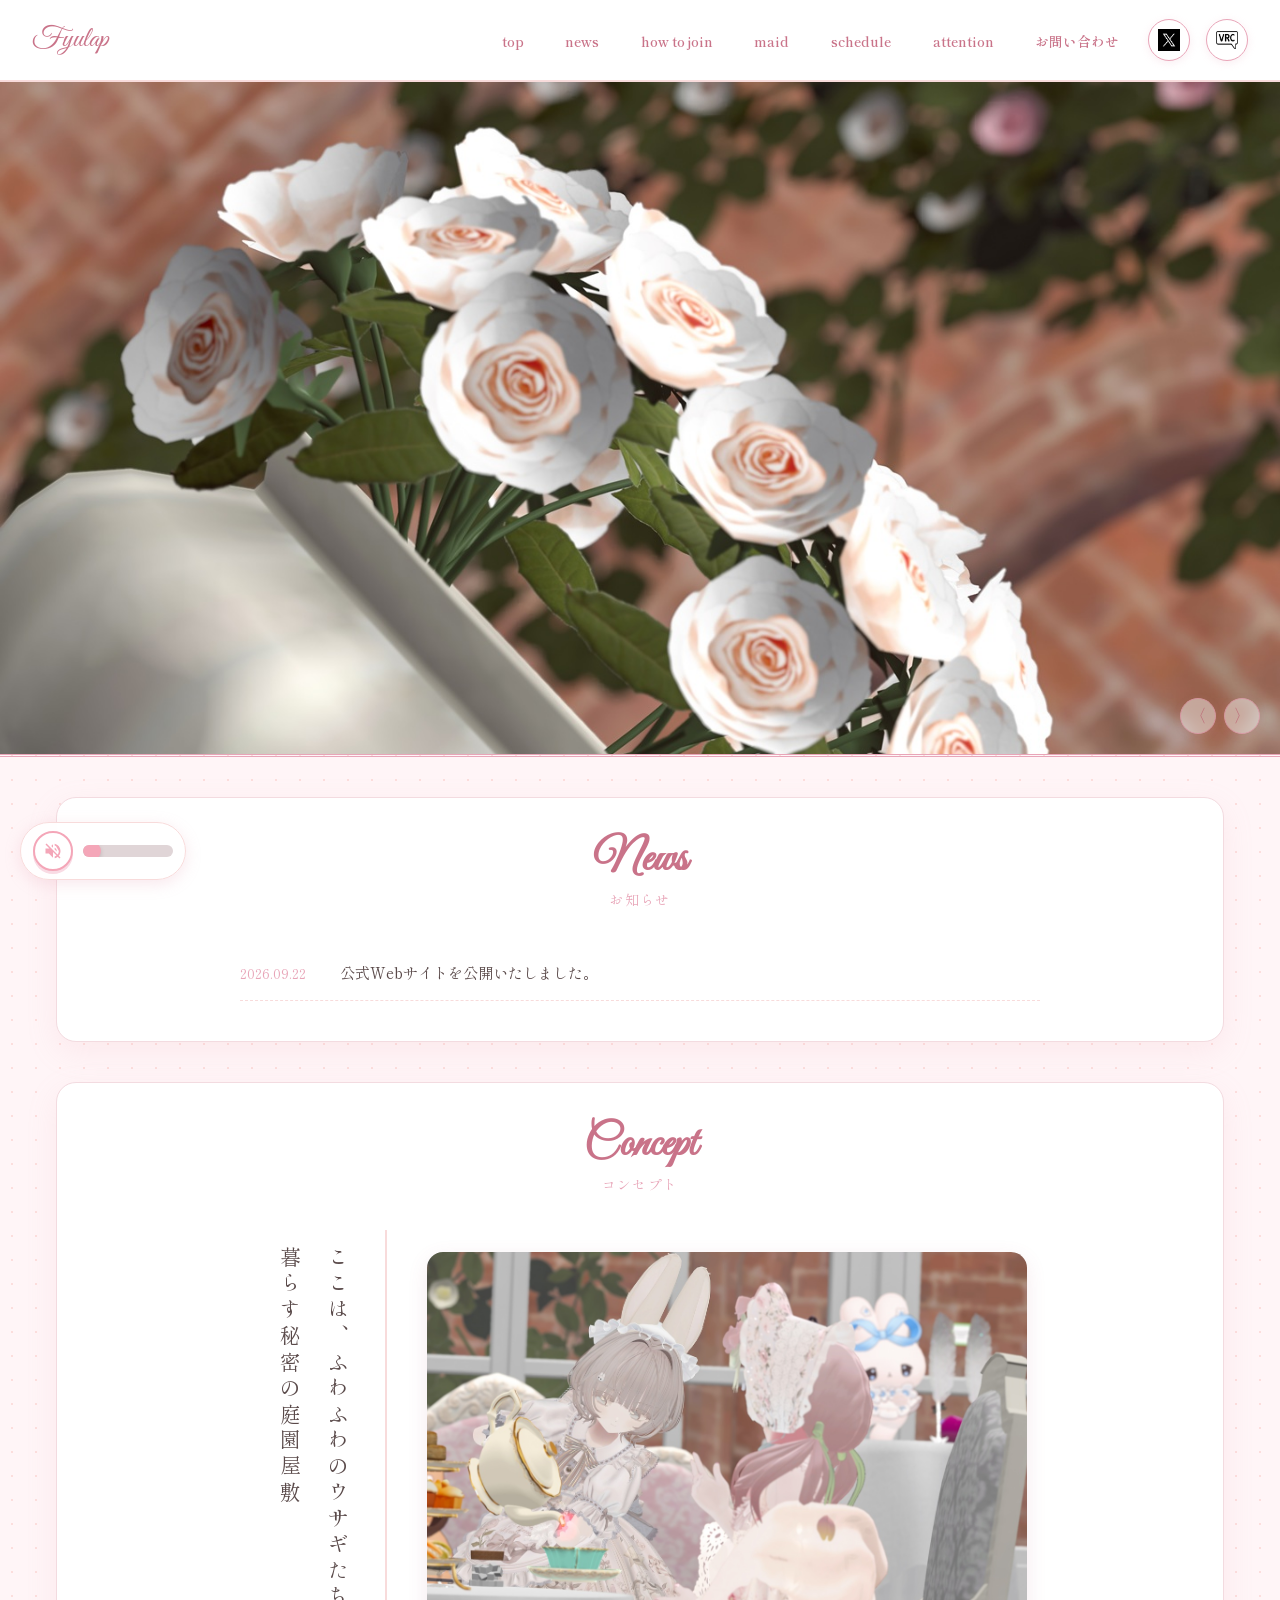
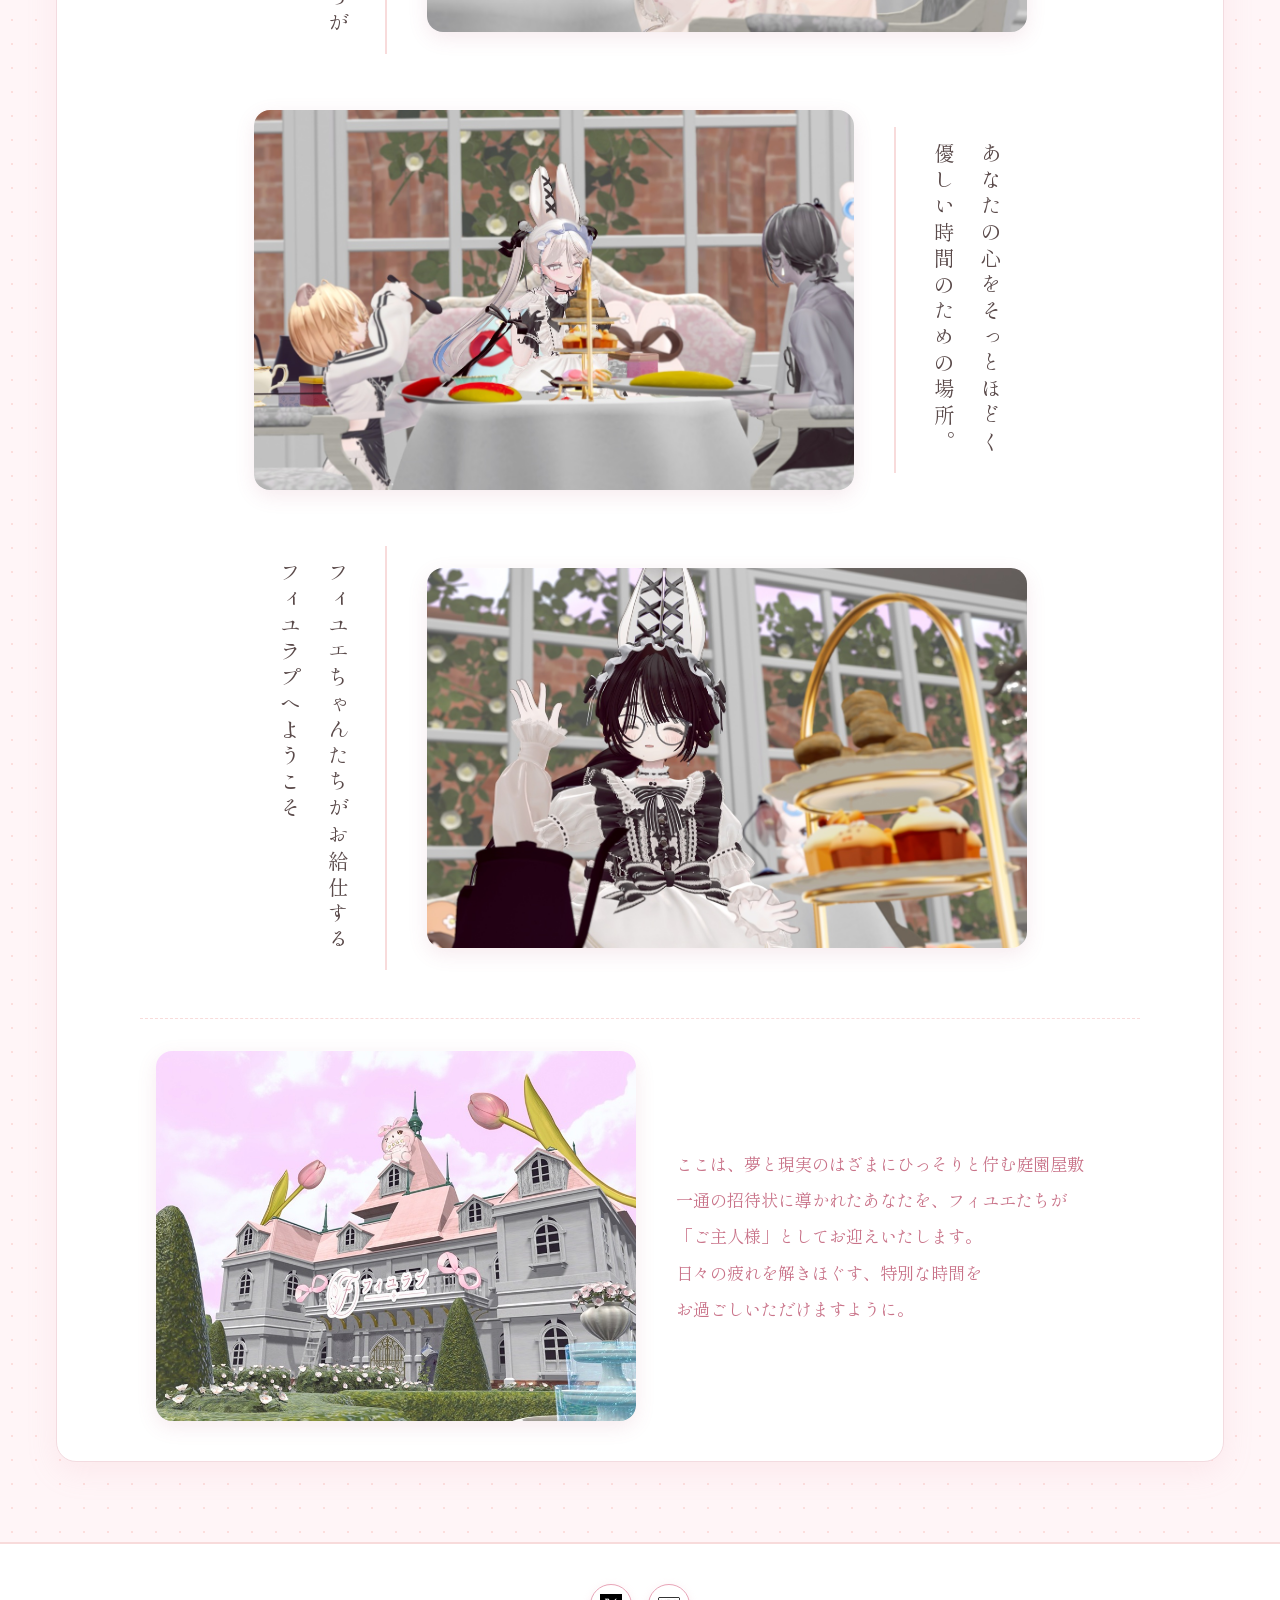
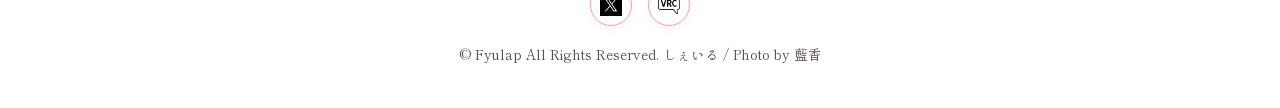
==== index.html @ 01a09c43 "Add files via upload" ====
<!DOCTYPE html>
<html lang="ja">
<head>
    <meta charset="UTF-8">
    <meta name="viewport" content="width=device-width, initial-scale=1.0">
    <title>「フィユラプ - Fyulap -」</title>
    <link rel="icon" href="images/icon.png" type="image/png">
    
    <link rel="preconnect" href="https://fonts.googleapis.com">
    <link rel="preconnect" href="https://fonts.gstatic.com" crossorigin>
    <link href="https://fonts.googleapis.com/css2?family=Great+Vibes&family=Shippori+Mincho:wght@400;500;600;700&display=swap" rel="stylesheet">
    
    <link rel="stylesheet" href="style.css">
    
    <style>
        html {
            scroll-behavior: smooth;
        }
    </style>
</head>
<body>

    <header>
        <div class="header-left">
            <span class="site-title-text">Fyulap</span>
        </div>

        <button class="menu-toggle" id="menu-toggle" aria-label="メニューを開く">
            <span></span>
            <span></span>
            <span></span>
        </button>

        <nav class="header-toolbar" id="header-toolbar">
            <ul>
                <li><a href="index.html">top</a></li>
                <li><a href="index.html#news">news</a></li>
                <li><a href="howtojoin.html">how to join</a></li>
                <li><a href="maid.html">maid</a></li>
                <li><a href="schedule.html">schedule</a></li>
                <li><a href="attention.html">attention</a></li>
                <li><a href="contact.html">お問い合わせ</a></li>
                <li><a href="https://x.com/fyulap" target="_blank" rel="noopener noreferrer" class="sns-btn-circle" title="official X"><img src="images/x.png" alt="X" class="sns-icon-img"></a></li>
                <li><a href="https://vrchat.com/home/group/grp_969b10f2-5420-49b3-8d13-1778eb145fb4" target="_blank" rel="noopener noreferrer" class="sns-btn-circle" title="VRC Group"><img src="images/vrc.png" alt="VRC" class="sns-icon-img"></a></li>
            </ul>
        </nav>
    </header>

    <audio id="bgm-audio" loop preload="metadata">
        <source src="audio/0102.mp3" type="audio/mpeg">
    </audio>

    <div class="bgm-fixed-widget">
        <button id="mute-btn" class="mute-btn" title="ミュート切替" aria-label="ミュート切替">
            <svg id="icon-volume" viewBox="0 0 24 24">
                <path d="M3 9v6h4l5 5V4L7 9H3zm13.5 3c0-1.77-1.02-3.29-2.5-4.03v8.05c1.48-.73 2.5-2.25 2.5-4.02zM14 3.23v2.06c2.89.86 5 3.54 5 6.71s-2.11 5.85-5 6.71v2.06c4.01-.91 7-4.49 7-8.77s-2.99-7.86-7-8.77z"/>
            </svg>
            <svg id="icon-mute" viewBox="0 0 24 24" style="display: none;">
                <path d="M16.5 12c0-1.77-1.02-3.29-2.5-4.03v2.21l2.45 2.45c.03-.2.05-.41.05-.63zm2.5 0c0 .94-.2 1.82-.54 2.64l1.51 1.51C20.63 14.91 21 13.5 21 12c0-4.28-2.99-7.86-7-8.77v2.06c2.89.86 5 3.54 5 6.71s-2.11 5.85-5 6.71v2.06c4.01-.91 7-4.49 7-8.77s-2.99-7.86-7-8.77zM4.27 3L3 4.27 7.73 9H3v6h4l5 5v-6.73l4.25 4.25c-.67.52-1.42.93-2.25 1.18v2.06c1.38-.31 2.63-.95 3.69-1.81L19.73 21 21 19.73l-9-9L4.27 3zM12 4L9.91 6.09 12 8.18V4z"/>
            </svg>
        </button>
        <div class="slider-container">
            <div id="slider-progress" class="slider-progress"></div>
            <input type="range" id="volume-slider" class="volume-slider" min="0" max="1" step="0.01" value="0.5" aria-label="音量調整">
        </div>
    </div>

    <div class="hero-slider" id="heroSlider">
        <div class="slides" id="heroSlides">
            <div class="slide slide-1"></div>
            <div class="slide slide-2"></div>
            <div class="slide slide-3"></div>
            <div class="slide slide-4"></div>
            <div class="slide slide-5"></div>
        </div>
        <div class="hero-arrows">
            <button class="hero-arrow-btn" id="heroPrevBtn" aria-label="前の画像へ">〈</button>
            <button class="hero-arrow-btn" id="heroNextBtn" aria-label="次の画像へ">〉</button>
        </div>
    </div>

    <div class="container">

        <section id="news">
            <div class="section-title">
                <h2>News</h2>
                <span>お知らせ</span>
            </div>
            <ul class="news-list" id="news-list">
                <li class="news-item">
                    <span class="news-date">2026.09.22</span>
                    <span class="news-text">公式Webサイトを公開いたしました。</span>
                </li>
            </ul>
        </section>

        <section id="concept">
            <div class="section-title">
                <h2>Concept</h2>
                <span>コンセプト</span>
            </div>
            <div class="concept-container">
                <div class="concept-block">
                    <div class="concept-vertical-text">
                        <p>ここは、ふわふわのウサギたちが</p>
                        <p>暮らす秘密の庭園屋敷</p>
                    </div>
                    <div class="concept-image-box">
                        <img src="images/Concept Image 01.png" alt="Concept Image 01">
                    </div>
                </div>

                <div class="concept-block">
                    <div class="concept-vertical-text">
                        <p>あなたの心をそっとほどく</p>
                        <p>優しい時間のための場所。</p>
                    </div>
                    <div class="concept-image-box">
                        <img src="images/Concept Image 02.png" alt="Concept Image 02">
                    </div>
                </div>

                <div class="concept-block">
                    <div class="concept-vertical-text">
                        <p>フィユエちゃんたちがお給仕する</p>
                        <p>フィユラプへようこそ</p>
                    </div>
                    <div class="concept-image-box">
                        <img src="images/Concept Image 03.png" alt="Concept Image 03">
                    </div>
                </div>
            </div>

            <div class="concept-footer-wrapper">
                <div class="concept-footer-image">
                    <img src="images/Concept Image 04.png" alt="Concept Footer Image">
                </div>
                <div class="concept-footer-text">
                    <p>ここは、夢と現実のはざまにひっそりと佇む庭園屋敷</p>
                    <p>一通の招待状に導かれたあなたを、フィユエたちが
                      <p>「ご主人様」としてお迎えいたします。</p>
                    <p>日々の疲れを解きほぐす、特別な時間を 
                       <p>お過ごしいただけますように。</p>
                </div>
            </div>
        </section>

    </div>

    <footer>
        <div class="footer-sns-links">
            <a href="https://x.com/fyulap" target="_blank" rel="noopener noreferrer" class="sns-btn-circle" title="official X"><img src="images/x.png" alt="X" class="sns-icon-img"></a>
            <a href="https://vrchat.com/home/group/grp_969b10f2-5420-49b3-8d13-1778eb145fb4" target="_blank" rel="noopener noreferrer" class="sns-btn-circle" title="VRC Group"><img src="images/vrc.png" alt="VRC" class="sns-icon-img"></a>
        </div>
        <p>© Fyulap All Rights Reserved. しぇいる / Photo by 藍香</p>
    </footer>

    <script>
        document.addEventListener('DOMContentLoaded', () => {
            document.body.classList.add('fade-in');

            const links = document.querySelectorAll('a');
            links.forEach(link => {
                link.addEventListener('click', (e) => {
                    const href = link.getAttribute('href');
                    const isAnchor = href && (href.startsWith('#') || href.includes('index.html#'));
                    
                    if (href && !isAnchor && !href.startsWith('http') && href !== '' && href !== '#') {
                        e.preventDefault();
                        document.body.classList.remove('fade-in');
                        document.body.classList.add('fade-out');
                        setTimeout(() => {
                            window.location.href = href;
                        }, 400);
                    }
                });
            });

            const menuToggle = document.getElementById('menu-toggle');
            const headerToolbar = document.getElementById('header-toolbar');

            menuToggle.addEventListener('click', () => {
                headerToolbar.classList.toggle('is-open');
            });

            const bgmScript = document.createElement('script');
            bgmScript.src = 'bgm.js';
            document.body.appendChild(bgmScript);

            const heroSlider = document.getElementById('heroSlider');
            const heroSlides = document.getElementById('heroSlides');
            const slideItems = heroSlides.querySelectorAll('.slide');
            const heroPrevBtn = document.getElementById('heroPrevBtn');
            const heroNextBtn = document.getElementById('heroNextBtn');

            let currentIndex = 0;
            const totalSlides = slideItems.length;
            const slideIntervalTime = 4000;
            let slideTimer;
            let touchStartX = 0;
            let touchEndX = 0;

            function updateSlide() {
                heroSlides.style.transform = `translateX(-${currentIndex * 100}%)`;
            }

            function nextSlide() {
                currentIndex = (currentIndex + 1) % totalSlides;
                updateSlide();
            }

            function prevSlide() {
                currentIndex = (currentIndex - 1 + totalSlides) % totalSlides;
                updateSlide();
            }

            function startSlideTimer() {
                clearInterval(slideTimer);
                slideTimer = setInterval(nextSlide, slideIntervalTime);
            }

            function resetSlideTimer() {
                clearInterval(slideTimer);
                startSlideTimer();
            }

            heroNextBtn.addEventListener('click', (e) => {
                e.stopPropagation();
                nextSlide();
                resetSlideTimer();
            });

            heroPrevBtn.addEventListener('click', (e) => {
                e.stopPropagation();
                prevSlide();
                resetSlideTimer();
            });

            heroSlider.addEventListener('mouseenter', () => clearInterval(slideTimer));
            heroSlider.addEventListener('mouseleave', () => startSlideTimer());

            heroSlider.addEventListener('touchstart', (e) => {
                touchStartX = e.changedTouches[0].screenX;
                clearInterval(slideTimer);
            }, { passive: true });

            heroSlider.addEventListener('touchend', (e) => {
                touchEndX = e.changedTouches[0].screenX;
                const swipeThreshold = 50;
                if (touchStartX - touchEndX > swipeThreshold) nextSlide();
                else if (touchEndX - touchStartX > swipeThreshold) prevSlide();
                startSlideTimer();
            }, { passive: true });

            startSlideTimer();

            const conceptTargets = document.querySelectorAll('.concept-block, .concept-footer-wrapper');
            const conceptObserver = new IntersectionObserver((entries, observer) => {
                entries.forEach(entry => {
                    if (entry.isIntersecting) {
                        entry.target.classList.add('is-visible');
                        observer.unobserve(entry.target);
                    }
                });
            }, { threshold: 0.2 });

            conceptTargets.forEach(el => conceptObserver.observe(el));
        });
    </script>
</body>
</html>
---- style.css ----
:root {
--bg-light-pink: #fff5f7;
--main-pink: #f8dbdb;
--accent-pink: #e8a5b8;
--deep-pink: #c97389;
--text-dark: #5a4a4a;
--gold-accent: #d4af37;
--white-soft: #ffffff;
--pastel-pink-main: #f4a6b8;
--pastel-pink-sub: #fbc2eb;
--pastel-pink-dark: #e5879c;
}

* {
box-sizing: border-box;
margin: 0;
padding: 0;
}

body {
font-family: 'Shippori Mincho', serif;
color: var(--text-dark);
background-color: var(--bg-light-pink);
background-image: radial-gradient(#fcdedd 1px, transparent 1px);
background-size: 24px 24px;
line-height: 1.9;
overflow-x: hidden;
opacity: 0;
transition: opacity 0.4s ease-in-out;
}

body.fade-in {
opacity: 1;
}

body.fade-out {
opacity: 0;
}

a {
color: inherit;
text-decoration: none;
}

header {
background-color: rgba(255, 255, 255, 0.95);
backdrop-filter: blur(8px);
position: sticky;
top: 0;
z-index: 1000;
border-bottom: 2px solid var(--main-pink);
padding: 0.8rem 2rem;
display: flex;
align-items: center;
justify-content: space-between;
}

.header-left {
display: flex;
align-items: center;
gap: 1rem;
}

.site-title-text {
font-family: 'Great Vibes', cursive;
font-size: 1.8rem;
color: var(--deep-pink);
}

.header-toolbar {
display: flex;
align-items: center;
gap: 1.5rem;
}

.header-toolbar ul {
display: flex;
align-items: center;
gap: 1rem;
list-style: none;
}

.header-toolbar a {
font-size: 0.85rem;
font-weight: 600;
color: var(--deep-pink);
padding: 0.4rem 0.8rem;
border-radius: 20px;
transition: all 0.3s ease;
}

.header-toolbar a:hover {
background-color: var(--main-pink);
color: #fff;
}

.sns-btn-circle {
width: 42px;
height: 42px;
border-radius: 50% !important;
background-color: #fff;
border: 1.5px solid var(--accent-pink);
display: inline-flex !important;
align-items: center;
justify-content: center;
padding: 0 !important;
box-shadow: 0 2px 8px rgba(232, 165, 184, 0.2);
transition: all 0.3s ease;
overflow: hidden;
}

.sns-btn-circle:hover {
background-color: var(--main-pink) !important;
border-color: var(--deep-pink);
transform: translateY(-2px);
}

.sns-icon-img {
width: 22px;
height: 22px;
object-fit: contain;
display: block;
transition: transform 0.3s ease;
}

.sns-btn-circle:hover .sns-icon-img {
transform: scale(1.1);
}

.menu-toggle {
display: none;
background: none;
border: none;
cursor: pointer;
padding: 10px;
}

.menu-toggle span {
display: block;
width: 25px;
height: 2px;
background-color: var(--deep-pink);
margin: 5px 0;
transition: all 0.3s ease;
}

.bgm-fixed-widget {
position: fixed;
bottom: 20px;
left: 20px;
z-index: 1500;
display: flex;
align-items: center;
gap: 10px;
background: rgba(255, 255, 255, 0.9);
padding: 8px 12px;
border-radius: 30px;
backdrop-filter: blur(4px);
border: 1px solid var(--main-pink);
box-shadow: 0 4px 15px rgba(232, 165, 184, 0.25);
animation: hyoko 0.8s cubic-bezier(0.34, 1.56, 0.64, 1) forwards;
}

.mute-btn {
width: 40px;
height: 40px;
border-radius: 50%;
background: #ffffff;
border: 2px solid var(--pastel-pink-main);
box-shadow: 0 3px 0 #f9dbe4;
display: flex;
align-items: center;
justify-content: center;
cursor: pointer;
outline: none;
transition: transform 0.1s, box-shadow 0.1s;
flex-shrink: 0;
}

.mute-btn:active {
transform: translateY(2px);
box-shadow: 0 1px 0 #f9dbe4;
}

.mute-btn svg {
width: 20px;
height: 20px;
fill: var(--pastel-pink-main);
}

.slider-container {
position: relative;
width: 90px;
height: 12px;
background: #e0d5d7;
border-radius: 6px;
display: flex;
align-items: center;
overflow: hidden;
}

.slider-progress {
position: absolute;
left: 0;
top: 0;
height: 100%;
background: var(--pastel-pink-main);
border-radius: 6px 0 0 6px;
pointer-events: none;
width: 50%;
}

.volume-slider {
-webkit-appearance: none;
appearance: none;
width: 100%;
height: 100%;
background: transparent;
outline: none;
cursor: pointer;
position: absolute;
top: 0;
left: 0;
margin: 0;
z-index: 2;
}

.volume-slider::-webkit-slider-thumb {
-webkit-appearance: none;
appearance: none;
width: 18px;
height: 18px;
border-radius: 50%;
background: var(--pastel-pink-main);
cursor: pointer;
box-shadow: 0 2px 4px rgba(0,0,0,0.15);
}

.volume-slider::-moz-range-thumb {
width: 18px;
height: 18px;
border-radius: 50%;
background: var(--pastel-pink-main);
border: none;
cursor: pointer;
}

@keyframes hyoko {
0% { transform: translateY(100px); opacity: 0; }
100% { transform: translateY(0); opacity: 1; }
}

.hero-slider {
position: relative;
width: 100%;
height: clamp(400px, 75vh, 850px);
overflow: hidden;
border-bottom: 3px double var(--accent-pink);
touch-action: pan-y;
}

.slides {
display: flex;
width: 100%;
height: 100%;
transition: transform 0.6s cubic-bezier(0.25, 1, 0.5, 1);
will-change: transform;
}

.slide {
min-width: 100%;
height: 100%;
background-size: cover;
background-position: center;
flex-shrink: 0;
}

.slide-1 { background-image: url('images/フィユラプHP-001.png'); }
.slide-2 { background-image: url('images/フィユラプHP-002.png'); }
.slide-3 { background-image: url('images/フィユラプHP-003.png'); }
.slide-4 { background-image: url('images/フィユラプHP-004.png'); }
.slide-5 { background-image: url('images/フィユラプHP-005.png'); }

.hero-arrows {
position: absolute;
bottom: 20px;
right: 20px;
display: flex;
gap: 8px;
z-index: 10;
}

.hero-arrow-btn {
background: rgba(255, 255, 255, 0.6);
color: var(--deep-pink);
border: 1px solid var(--accent-pink);
width: 36px;
height: 36px;
border-radius: 50%;
font-size: 1.1rem;
cursor: pointer;
display: flex;
align-items: center;
justify-content: center;
transition: all 0.3s ease;
box-shadow: 0 2px 8px rgba(232, 165, 184, 0.2);
backdrop-filter: blur(4px);
opacity: 0.75;
}

.hero-arrow-btn:hover {
background: var(--deep-pink);
color: #fff;
opacity: 1;
transform: translateY(-2px);
}

.container {
max-width: 1200px;
margin: 0 auto;
padding: 2.5rem 1rem;
}

section {
background: var(--white-soft);
border-radius: 20px;
padding: 2.5rem 1.5rem;
margin-bottom: 2.5rem;
box-shadow: 0 10px 30px rgba(232, 165, 184, 0.15);
border: 1.5px solid #f3dbe0;
}

.section-title {
text-align: center;
margin-bottom: 2rem;
}

.section-title h2 {
font-family: 'Great Vibes', cursive;
font-size: 2.8rem;
color: var(--deep-pink);
line-height: 1;
}

.section-title span {
font-size: 0.85rem;
color: var(--accent-pink);
letter-spacing: 0.1em;
}

.news-list {
list-style: none;
max-width: 800px;
margin: 0 auto;
}

.news-item {
display: flex;
align-items: baseline;
padding: 0.8rem 0;
border-bottom: 1px dashed var(--main-pink);
}

.news-date {
font-size: 0.85rem;
color: var(--accent-pink);
min-width: 100px;
}

.news-text {
font-size: 0.95rem;
}

.concept-container {
display: flex;
flex-direction: column;
gap: 3.5rem;
margin-bottom: 2.5rem;
max-width: 1000px;
margin-left: auto;
margin-right: auto;
padding: 0 1rem;
}

.concept-block {
display: flex;
align-items: center;
justify-content: center;
gap: 2.5rem;
opacity: 0;
transform: translateY(30px);
transition: opacity 0.8s ease, transform 0.8s ease;
}

.concept-block:nth-child(even) {
flex-direction: row-reverse;
}

.concept-block.is-visible {
opacity: 1;
transform: translateY(0);
}

.concept-vertical-text {
writing-mode: vertical-rl;
text-orientation: mixed;
font-size: 1.28rem;
letter-spacing: 0.3em;
line-height: 2.3;
padding: 1rem 1.5rem 1rem 0.8rem;
color: var(--text-dark);
border-right: 2px solid var(--main-pink);
white-space: nowrap;
}

.concept-block:nth-child(even) .concept-vertical-text {
border-right: none;
border-left: 2px solid var(--main-pink);
padding: 1rem 0.8rem 1rem 1.5rem;
}

.concept-image-box {
width: 100%;
max-width: 600px;
height: 380px;
border-radius: 16px;
overflow: hidden;
box-shadow: 0 6px 20px rgba(184, 82, 113, 0.12);
position: relative;
flex-shrink: 0;
}

.concept-image-box img {
width: 100%;
height: 100%;
object-fit: cover;
display: block;
transition: transform 0.7s cubic-bezier(0.25, 1, 0.5, 1);
}

.concept-image-box:hover img {
transform: scale(1.06);
}

.concept-footer-wrapper {
margin-top: 3rem;
padding-top: 2rem;
border-top: 1px dashed var(--main-pink);
display: flex;
align-items: center;
justify-content: center;
gap: 2rem;
max-width: 1000px;
margin-left: auto;
margin-right: auto;
padding-left: 1rem;
padding-right: 1rem;
opacity: 0;
transform: translateY(30px);
transition: opacity 0.8s ease, transform 0.8s ease;
}

.concept-footer-wrapper.is-visible {
opacity: 1;
transform: translateY(0);
}

.concept-footer-image {
width: 100%;
max-width: 480px;
height: 370px;
border-radius: 16px;
overflow: hidden;
box-shadow: 0 6px 20px rgba(184, 82, 113, 0.12);
flex-shrink: 0;
}

.concept-footer-image img {
width: 100%;
height: 100%;
object-fit: cover;
display: block;
}

.concept-footer-text {
flex: 1;
font-size: 1.08rem;
line-height: 2.1;
color: var(--deep-pink);
font-weight: 400;
padding-left: 0.5rem;
}

footer {
text-align: center;
padding: 2.5rem 1rem;
background-color: var(--white-soft);
border-top: 2px solid var(--main-pink);
font-size: 0.85rem;
color: var(--text-dark);
}

.footer-sns-links {
display: flex;
justify-content: center;
gap: 1rem;
margin-bottom: 1rem;
}

@media (max-width: 850px) {
.menu-toggle {
display: block;
}

.header-toolbar {
position: absolute;
top: 100%;
left: 0;
width: 100%;
background-color: rgba(255, 255, 255, 0.98);
box-shadow: 0 8px 16px rgba(0,0,0,0.1);
padding: 1.5rem 0;
display: none;
flex-direction: column;
border-bottom: 2px solid var(--main-pink);
}

.header-toolbar.is-open {
display: flex;
}

.header-toolbar ul {
flex-direction: column;
width: 100%;
}

.header-toolbar li {
width: 100%;
text-align: center;
}

.header-toolbar a {
display: block;
padding: 0.8rem;
}
}

@media (max-width: 768px) {
.concept-block, .concept-block:nth-child(even) {
flex-direction: column;
gap: 1.5rem;
}

.concept-vertical-text {
writing-mode: horizontal-tb;
min-height: auto;
border-left: none !important;
border-right: none !important;
padding: 0 !important;
text-align: center;
white-space: normal;
}

.concept-image-box {
max-width: 100%;
width: 100%;
height: 380px;
}

.concept-footer-wrapper {
flex-direction: column;
gap: 1.5rem;
}

.concept-footer-image {
max-width: 100%;
width: 100%;
height: 320px;
}

.concept-footer-text {
padding-left: 0;
}
}
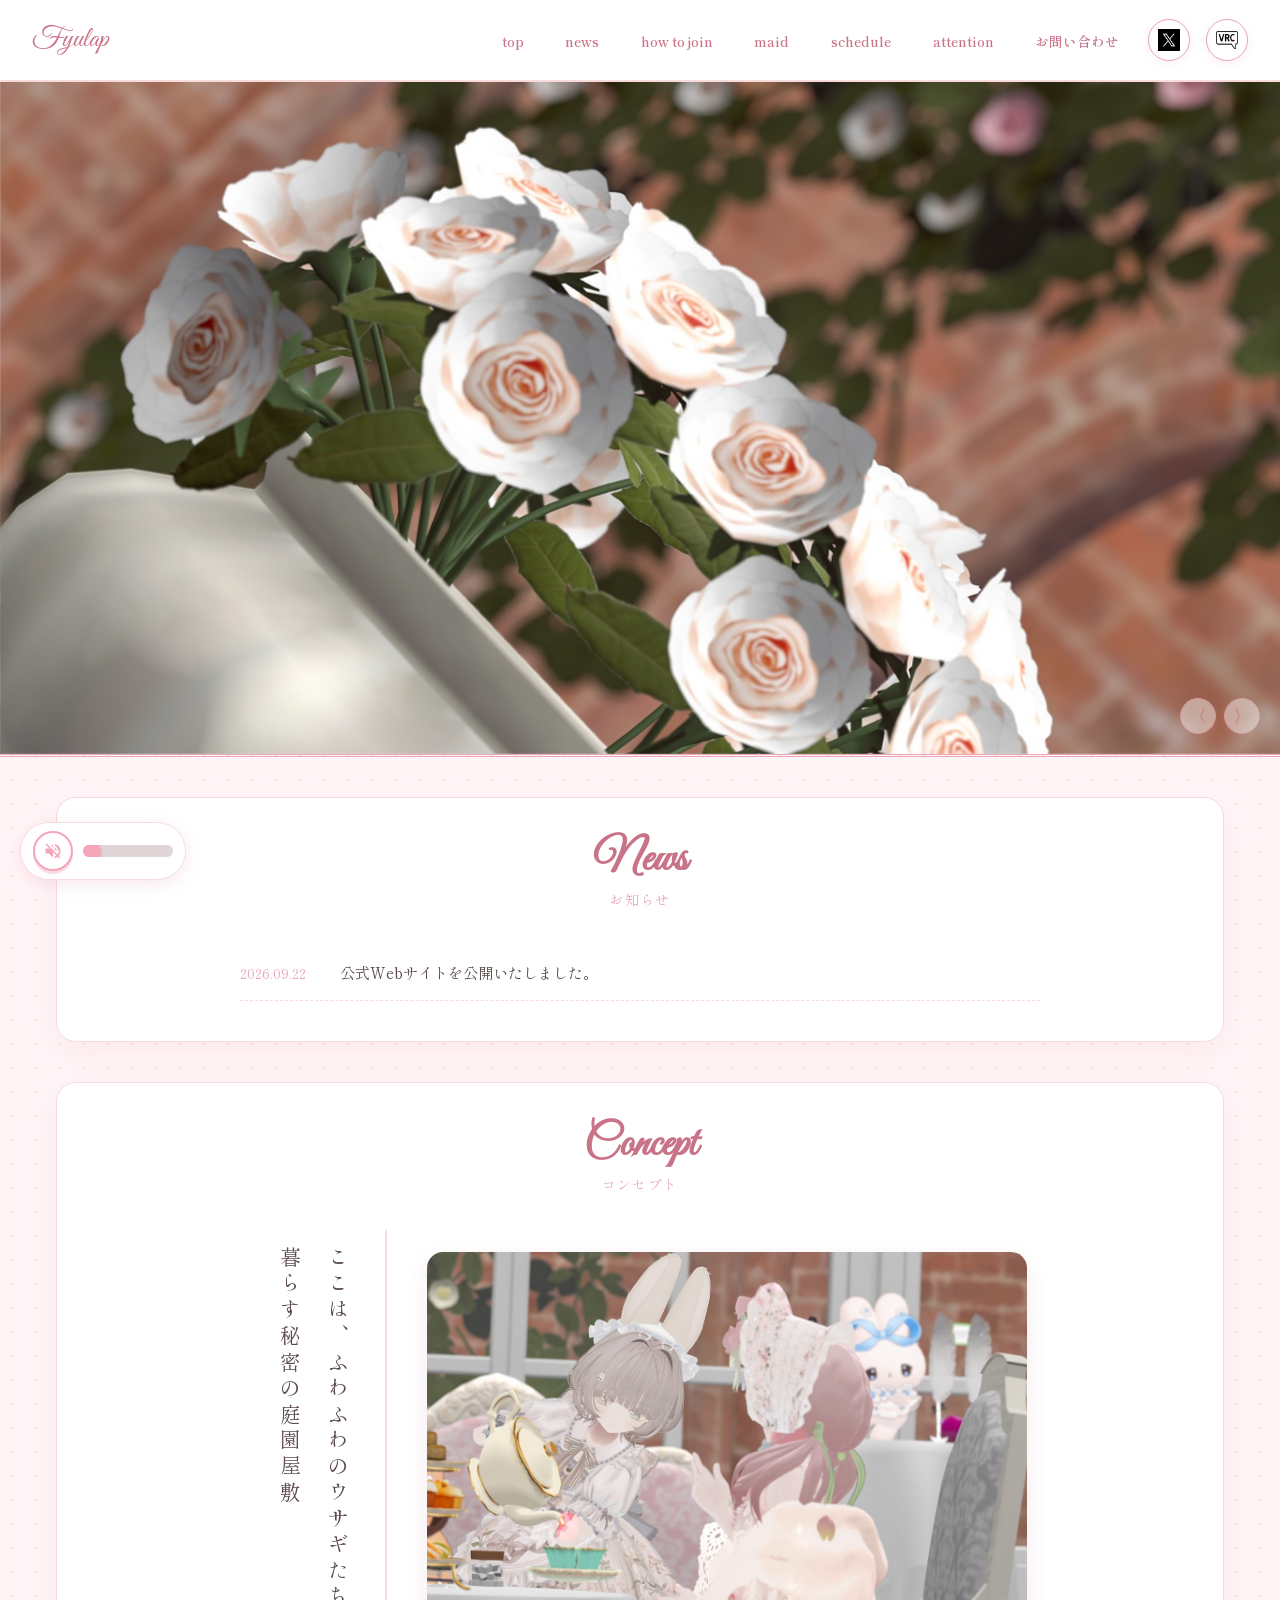
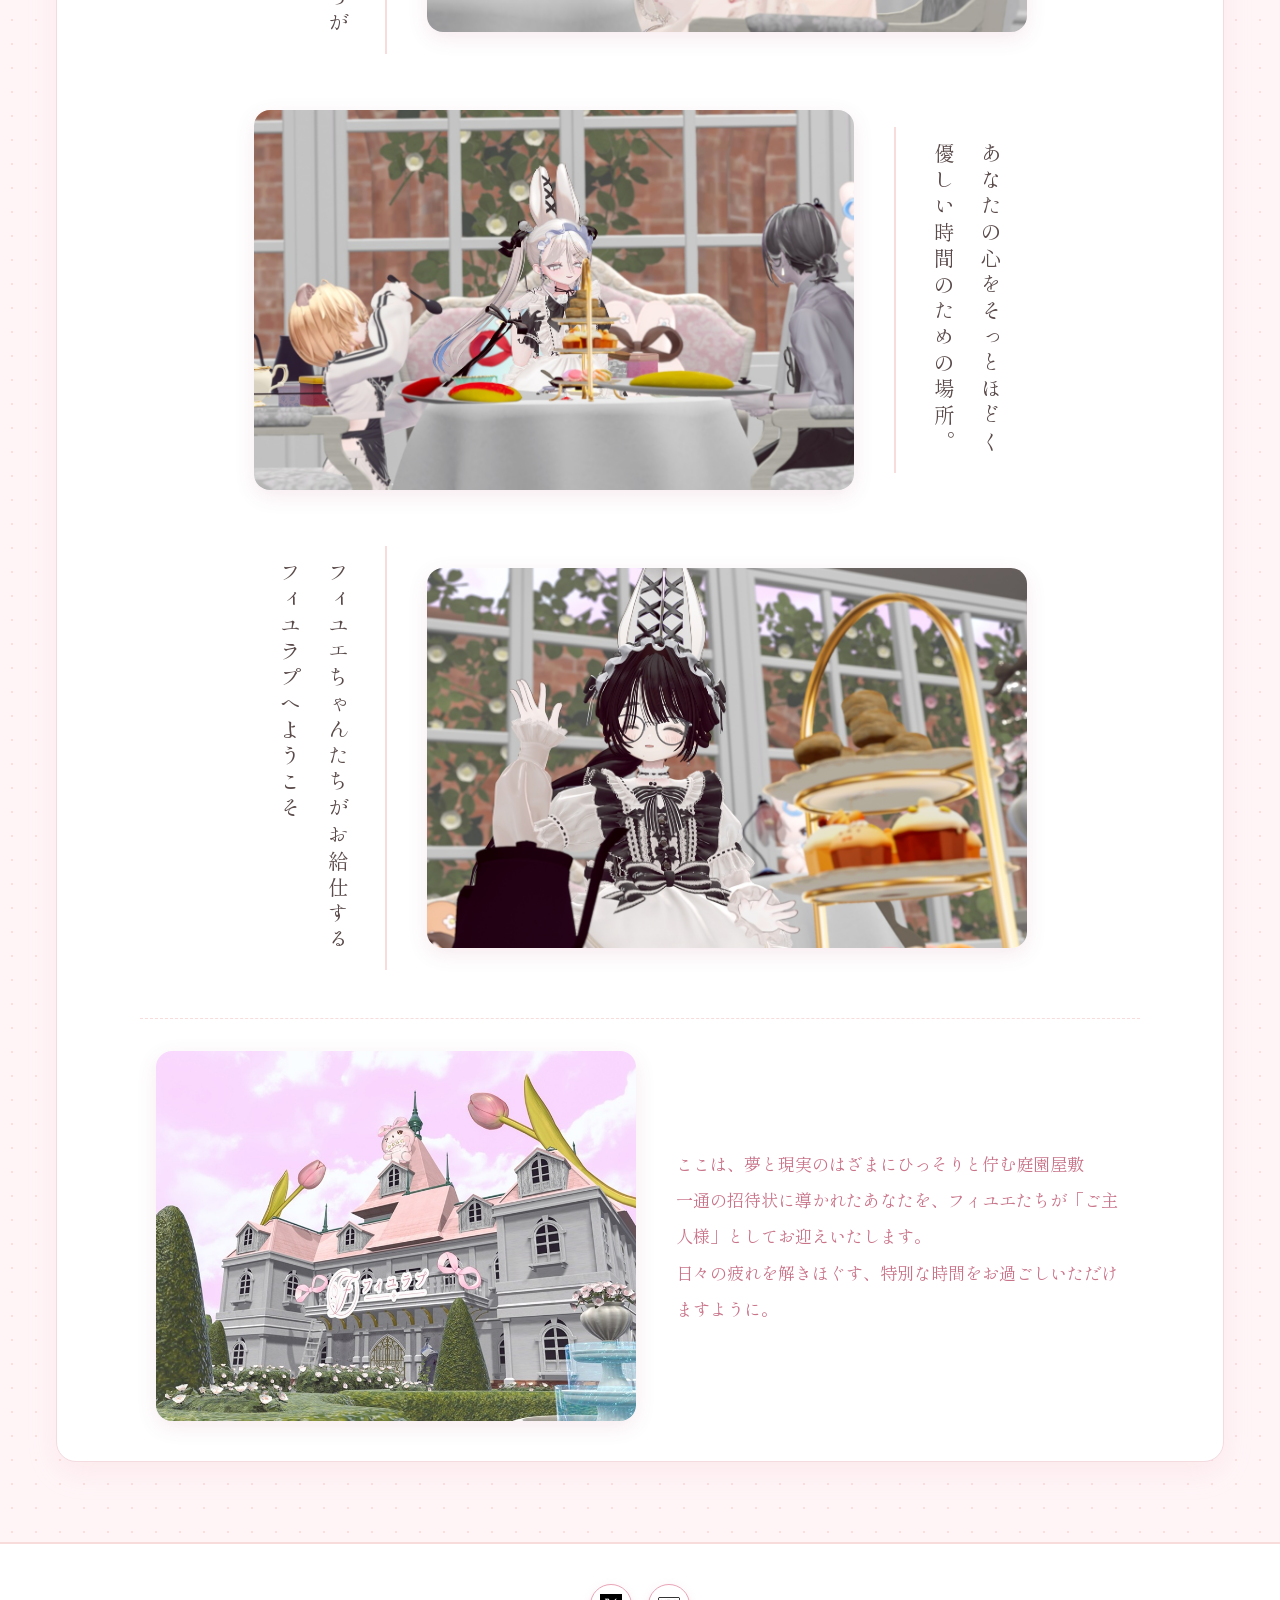
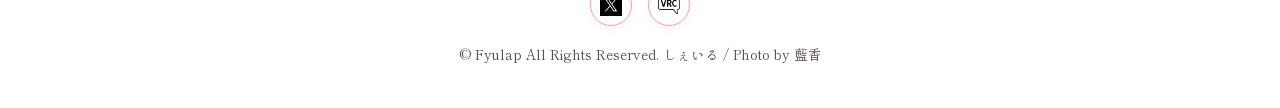
==== commit 40064553: "Add files via upload" ====
--- a/index.html
+++ b/index.html
@@ -137,10 +137,8 @@
                 </div>
                 <div class="concept-footer-text">
                     <p>ここは、夢と現実のはざまにひっそりと佇む庭園屋敷</p>
-                    <p>一通の招待状に導かれたあなたを、フィユエたちが
-                      <p>「ご主人様」としてお迎えいたします。</p>
-                    <p>日々の疲れを解きほぐす、特別な時間を 
-                       <p>お過ごしいただけますように。</p>
+                    <p>一通の招待状に導かれたあなたを、フィユエたちが「ご主人様」としてお迎えいたします。</p>
+                    <p>日々の疲れを解きほぐす、特別な時間をお過ごしいただけますように。</p>
                 </div>
             </div>
         </section>
--- a/style.css
+++ b/style.css
@@ -11,7 +11,9 @@
 --pastel-pink-dark: #e5879c;
 }
 
-* {
+*,
+*::before,
+*::after {
 box-sizing: border-box;
 margin: 0;
 padding: 0;
@@ -42,6 +44,7 @@
 text-decoration: none;
 }
 
+/* --- ヘッダー --- */
 header {
 background-color: rgba(255, 255, 255, 0.95);
 backdrop-filter: blur(8px);
@@ -94,6 +97,7 @@
 color: #fff;
 }
 
+/* SNS アイコンボタン */
 .sns-btn-circle {
 width: 42px;
 height: 42px;
@@ -144,6 +148,7 @@
 transition: all 0.3s ease;
 }
 
+/* --- BGM Player --- */
 .bgm-fixed-widget {
 position: fixed;
 bottom: 20px;
@@ -250,6 +255,7 @@
 100% { transform: translateY(0); opacity: 1; }
 }
 
+/* --- Hero Slider --- */
 .hero-slider {
 position: relative;
 width: 100%;
@@ -315,6 +321,7 @@
 transform: translateY(-2px);
 }
 
+/* --- Main Container & Section --- */
 .container {
 max-width: 1200px;
 margin: 0 auto;
@@ -348,6 +355,7 @@
 letter-spacing: 0.1em;
 }
 
+/* News List */
 .news-list {
 list-style: none;
 max-width: 800px;
@@ -371,6 +379,7 @@
 font-size: 0.95rem;
 }
 
+/* --- Concept Container --- */
 .concept-container {
 display: flex;
 flex-direction: column;
@@ -401,6 +410,7 @@
 transform: translateY(0);
 }
 
+/* 縦書きテキスト：1.28rem */
 .concept-vertical-text {
 writing-mode: vertical-rl;
 text-orientation: mixed;
@@ -419,6 +429,7 @@
 padding: 1rem 0.8rem 1rem 1.5rem;
 }
 
+/* 上3つの画像領域：横幅 600px、高さ 380px */
 .concept-image-box {
 width: 100%;
 max-width: 600px;
@@ -465,6 +476,7 @@
 transform: translateY(0);
 }
 
+/* 4枚目のフッター画像：横幅 480px、高さ 370px */
 .concept-footer-image {
 width: 100%;
 max-width: 480px;
@@ -482,6 +494,7 @@
 display: block;
 }
 
+/* 下部説明文：1.08rem */
 .concept-footer-text {
 flex: 1;
 font-size: 1.08rem;
@@ -491,6 +504,7 @@
 padding-left: 0.5rem;
 }
 
+/* --- Footer --- */
 footer {
 text-align: center;
 padding: 2.5rem 1rem;
@@ -507,9 +521,14 @@
 margin-bottom: 1rem;
 }
 
+/* レスポンシブ調整 */
 @media (max-width: 850px) {
 .menu-toggle {
 display: block;
+background: none;
+border: none;
+cursor: pointer;
+padding: 10px;
 }
 
 .header-toolbar {
@@ -546,39 +565,268 @@
 }
 
 @media (max-width: 768px) {
-.concept-block, .concept-block:nth-child(even) {
+html,
+body {
+width: 100%;
+max-width: 100%;
+overflow-x: hidden;
+}
+
+header {
+width: 100%;
+padding: 0.7rem 1rem;
+}
+
+.header-left,
+.header-toolbar,
+.header-toolbar ul {
+min-width: 0;
+}
+
+.site-title-text {
+font-size: 1.9rem;
+}
+
+.hero-slider {
+width: 100%;
+height: 56vw;
+min-height: 240px;
+max-height: 480px;
+}
+
+.hero-arrows {
+right: 12px;
+bottom: 12px;
+}
+
+.hero-arrow-btn {
+width: 36px;
+height: 36px;
+font-size: 1rem;
+}
+
+.container {
+width: 100%;
+max-width: 100%;
+padding: 1.5rem 0.75rem;
+}
+
+section {
+width: 100%;
+padding: 2rem 1rem;
+margin-bottom: 1.5rem;
+border-radius: 18px;
+}
+
+.section-title {
+margin-bottom: 1.5rem;
+}
+
+.section-title h2 {
+font-size: 2.5rem;
+}
+
+.section-title span {
+font-size: 0.8rem;
+}
+
+.news-list {
+width: 100%;
+}
+
+.news-item {
+display: grid;
+grid-template-columns: auto minmax(0, 1fr);
+column-gap: 0.8rem;
+row-gap: 0.15rem;
+align-items: baseline;
+}
+
+.news-date {
+min-width: 0;
+white-space: nowrap;
+font-size: 0.8rem;
+}
+
+.news-text {
+min-width: 0;
+font-size: 0.88rem;
+overflow-wrap: anywhere;
+}
+
+.concept-container {
+width: 100%;
+max-width: 100%;
+padding: 0;
+gap: 2.5rem;
+}
+
+.concept-block,
+.concept-block:nth-child(even) {
 flex-direction: column;
+width: 100%;
+gap: 1rem;
+}
+
+.concept-vertical-text,
+.concept-block:nth-child(even) .concept-vertical-text {
+writing-mode: horizontal-tb;
+text-orientation: mixed;
+border-left: none;
+border-right: none;
+padding: 0 !important;
+width: 100%;
+white-space: normal;
+text-align: center;
+font-size: 1rem;
+letter-spacing: 0.1em;
+line-height: 1.9;
+}
+
+.concept-vertical-text p {
+margin: 0;
+}
+
+.concept-image-box {
+width: 100%;
+max-width: 100%;
+height: auto;
+aspect-ratio: 600 / 380;
+}
+
+.concept-image-box img {
+width: 100%;
+height: 100%;
+object-fit: cover;
+}
+
+.concept-footer-wrapper {
+width: 100%;
+max-width: 100%;
+flex-direction: column;
+align-items: stretch;
 gap: 1.5rem;
+padding-left: 0;
+padding-right: 0;
+}
+
+.concept-footer-image {
+width: 100%;
+max-width: 100%;
+height: auto;
+aspect-ratio: 480 / 370;
+}
+
+.concept-footer-image img {
+width: 100%;
+height: 100%;
+object-fit: cover;
+}
+
+.concept-footer-text {
+width: 100%;
+padding-left: 0;
+font-size: 0.98rem;
+line-height: 2;
+overflow-wrap: anywhere;
+}
+
+footer {
+width: 100%;
+padding: 2rem 1rem;
+}
+
+footer p {
+font-size: 0.78rem;
+line-height: 1.7;
+overflow-wrap: anywhere;
+}
+
+.bgm-fixed-widget {
+left: 12px;
+bottom: 12px;
+max-width: calc(100vw - 24px);
+}
+}
+
+@media (max-width: 480px) {
+header {
+padding: 0.55rem 0.75rem;
+}
+
+.site-title-text {
+font-size: 1.75rem;
+}
+
+.container {
+padding: 1.25rem 0.5rem;
+}
+
+section {
+padding: 1.6rem 0.8rem;
+border-radius: 16px;
+}
+
+.hero-slider {
+height: 58vw;
+min-height: 195px;
+}
+
+.hero-arrows {
+right: 9px;
+bottom: 9px;
+gap: 6px;
+}
+
+.hero-arrow-btn {
+width: 34px;
+height: 34px;
+}
+
+.section-title h2 {
+font-size: 2.25rem;
+}
+
+.news-item {
+grid-template-columns: 1fr;
+gap: 0.1rem;
+}
+
+.news-date {
+font-size: 0.78rem;
+}
+
+.news-text {
+font-size: 0.86rem;
+}
+
+.concept-container {
+gap: 2rem;
 }
 
 .concept-vertical-text {
-writing-mode: horizontal-tb;
-min-height: auto;
-border-left: none !important;
-border-right: none !important;
-padding: 0 !important;
-text-align: center;
-white-space: normal;
-}
-
-.concept-image-box {
-max-width: 100%;
-width: 100%;
-height: 380px;
-}
-
-.concept-footer-wrapper {
-flex-direction: column;
-gap: 1.5rem;
-}
-
-.concept-footer-image {
-max-width: 100%;
-width: 100%;
-height: 320px;
+font-size: 0.94rem;
+letter-spacing: 0.06em;
 }
 
 .concept-footer-text {
-padding-left: 0;
-}
-}+font-size: 0.92rem;
+line-height: 1.9;
+}
+
+.bgm-fixed-widget {
+left: 8px;
+bottom: 8px;
+gap: 7px;
+padding: 6px 9px;
+}
+
+.mute-btn {
+width: 36px;
+height: 36px;
+}
+
+.slider-container {
+width: 80px;
+}
+}
